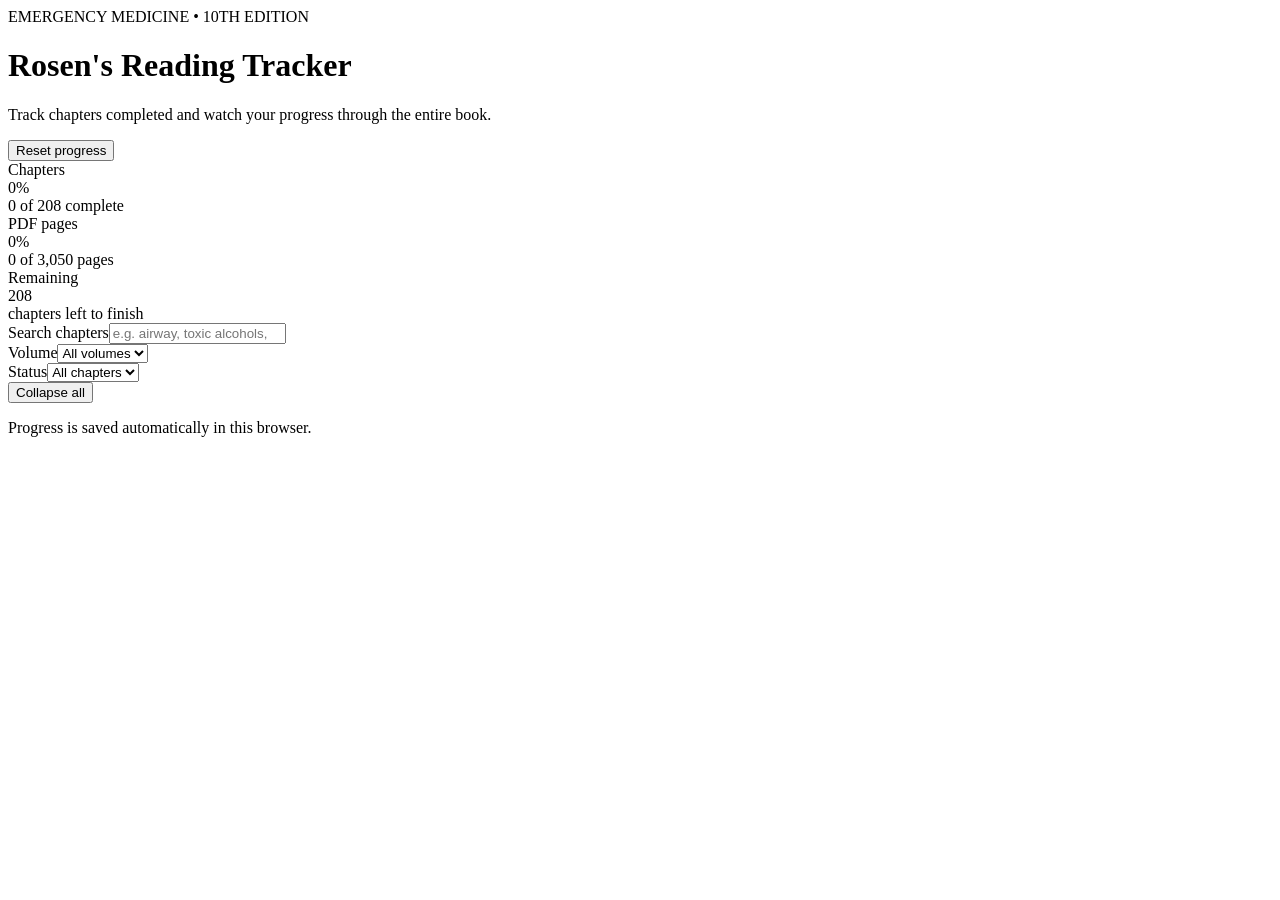
==== index.html @ f18da486 "Add Rosen's reading tracker app" ====
<!doctype html>
<html lang="en">
<head>
<meta charset="utf-8"><meta name="viewport" content="width=device-width,initial-scale=1"><meta name="theme-color" content="#0f172a"><title>Rosen's 10e Reading Tracker</title><link rel="stylesheet" href="style.css">
</head><body><header class="hero"><div class="hero-inner"><div><div class="eyebrow">EMERGENCY MEDICINE • 10TH EDITION</div><h1>Rosen's Reading Tracker</h1><p>Track chapters completed and watch your progress through the entire book.</p></div><button id="resetBtn" class="ghost-btn" type="button">Reset progress</button></div></header><main class="container"><section class="stats-grid"><article class="stat-card"><div class="stat-label">Chapters</div><div class="stat-value" id="chapterPct">0%</div><div class="progress"><div id="chapterBar" class="progress-fill"></div></div><div class="stat-sub" id="chapterDetail">0 of 208 complete</div></article><article class="stat-card"><div class="stat-label">PDF pages</div><div class="stat-value" id="pagePct">0%</div><div class="progress"><div id="pageBar" class="progress-fill"></div></div><div class="stat-sub" id="pageDetail">0 of 3,050 pages</div></article><article class="stat-card"><div class="stat-label">Remaining</div><div class="stat-value" id="remaining">208</div><div class="stat-sub">chapters left to finish</div></article></section><section class="controls"><div><label for="search">Search chapters</label><input id="search" type="search" placeholder="e.g. airway, toxic alcohols, trauma"></div><div><label for="volume">Volume</label><select id="volume"><option value="all">All volumes</option><option value="I">Volume I</option><option value="II">Volume II</option></select></div><div><label for="status">Status</label><select id="status"><option value="all">All chapters</option><option value="incomplete">Incomplete</option><option value="complete">Complete</option></select></div></section><div class="toolbar"><div id="resultCount"></div><button id="collapseBtn" class="text-btn" type="button">Collapse all</button></div><section id="chapterList" class="chapter-list"></section></main><footer><p>Progress is saved automatically in this browser.</p></footer><script src="app.js"></script></body></html>
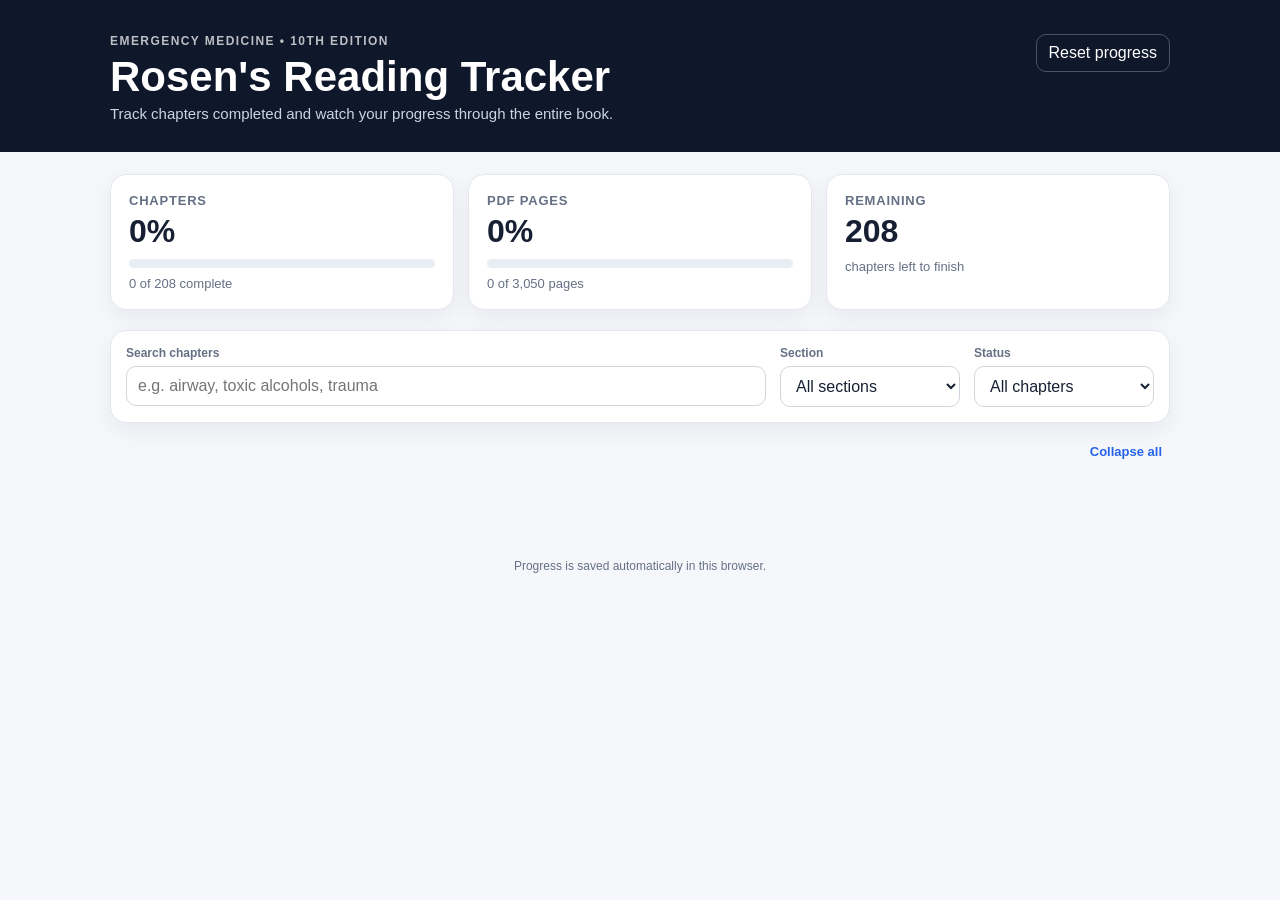
==== commit 8b085e53: "Organize tracker by textbook sections" ====
--- a/index.html
+++ b/index.html
@@ -1,5 +1 @@
-<!doctype html>
-<html lang="en">
-<head>
-<meta charset="utf-8"><meta name="viewport" content="width=device-width,initial-scale=1"><meta name="theme-color" content="#0f172a"><title>Rosen's 10e Reading Tracker</title><link rel="stylesheet" href="style.css">
-</head><body><header class="hero"><div class="hero-inner"><div><div class="eyebrow">EMERGENCY MEDICINE • 10TH EDITION</div><h1>Rosen's Reading Tracker</h1><p>Track chapters completed and watch your progress through the entire book.</p></div><button id="resetBtn" class="ghost-btn" type="button">Reset progress</button></div></header><main class="container"><section class="stats-grid"><article class="stat-card"><div class="stat-label">Chapters</div><div class="stat-value" id="chapterPct">0%</div><div class="progress"><div id="chapterBar" class="progress-fill"></div></div><div class="stat-sub" id="chapterDetail">0 of 208 complete</div></article><article class="stat-card"><div class="stat-label">PDF pages</div><div class="stat-value" id="pagePct">0%</div><div class="progress"><div id="pageBar" class="progress-fill"></div></div><div class="stat-sub" id="pageDetail">0 of 3,050 pages</div></article><article class="stat-card"><div class="stat-label">Remaining</div><div class="stat-value" id="remaining">208</div><div class="stat-sub">chapters left to finish</div></article></section><section class="controls"><div><label for="search">Search chapters</label><input id="search" type="search" placeholder="e.g. airway, toxic alcohols, trauma"></div><div><label for="volume">Volume</label><select id="volume"><option value="all">All volumes</option><option value="I">Volume I</option><option value="II">Volume II</option></select></div><div><label for="status">Status</label><select id="status"><option value="all">All chapters</option><option value="incomplete">Incomplete</option><option value="complete">Complete</option></select></div></section><div class="toolbar"><div id="resultCount"></div><button id="collapseBtn" class="text-btn" type="button">Collapse all</button></div><section id="chapterList" class="chapter-list"></section></main><footer><p>Progress is saved automatically in this browser.</p></footer><script src="app.js"></script></body></html>+<!doctype html><html lang="en"><head><meta charset="utf-8"><meta name="viewport" content="width=device-width,initial-scale=1"><meta name="theme-color" content="#0f172a"><title>Rosen's 10e Reading Tracker</title><link rel="stylesheet" href="style.css"></head><body><header class="hero"><div class="hero-inner"><div><div class="eyebrow">EMERGENCY MEDICINE • 10TH EDITION</div><h1>Rosen's Reading Tracker</h1><p>Track chapters completed and watch your progress through the entire book.</p></div><button id="resetBtn" class="ghost-btn" type="button">Reset progress</button></div></header><main class="container"><section class="stats-grid"><article class="stat-card"><div class="stat-label">Chapters</div><div class="stat-value" id="chapterPct">0%</div><div class="progress"><div id="chapterBar" class="progress-fill"></div></div><div class="stat-sub" id="chapterDetail">0 of 208 complete</div></article><article class="stat-card"><div class="stat-label">PDF pages</div><div class="stat-value" id="pagePct">0%</div><div class="progress"><div id="pageBar" class="progress-fill"></div></div><div class="stat-sub" id="pageDetail">0 of 3,050 pages</div></article><article class="stat-card"><div class="stat-label">Remaining</div><div class="stat-value" id="remaining">208</div><div class="stat-sub">chapters left to finish</div></article></section><section class="controls"><div><label for="search">Search chapters</label><input id="search" type="search" placeholder="e.g. airway, toxic alcohols, trauma"></div><div><label for="section">Section</label><select id="section"><option value="all">All sections</option></select></div><div><label for="status">Status</label><select id="status"><option value="all">All chapters</option><option value="incomplete">Incomplete</option><option value="complete">Complete</option></select></div></section><div class="toolbar"><div id="resultCount"></div><button id="collapseBtn" class="text-btn" type="button">Collapse all</button></div><section id="chapterList" class="chapter-list"></section></main><footer><p>Progress is saved automatically in this browser.</p></footer><script src="app.js"></script></body></html>
--- a/style.css
+++ b/style.css
@@ -0,0 +1,3 @@
+*{box-sizing:border-box}
+:root{--bg:#f5f7fb;--card:#fff;--text:#172033;--muted:#667085;--line:#e4e7ec;--accent:#2563eb;--shadow:0 8px 24px rgba(16,24,40,.06)}
+body{margin:0;background:var(--bg);color:var(--text);font-family:-apple-system,BlinkMacSystemFont,"Segoe UI",Roboto,Helvetica,Arial,sans-serif}.hero{background:#0f172a;color:#fff}.hero-inner{max-width:1100px;margin:auto;padding:34px 20px 30px;display:flex;justify-content:space-between;gap:20px;align-items:flex-start}.eyebrow{font-size:12px;letter-spacing:.12em;opacity:.72;font-weight:700}h1{margin:7px 0 6px;font-size:clamp(28px,5vw,42px);line-height:1.05}.hero p{margin:0;color:#cbd5e1;font-size:15px}.container{max-width:1100px;margin:0 auto;padding:22px 20px 50px}.stats-grid{display:grid;grid-template-columns:repeat(3,1fr);gap:14px;margin-bottom:20px}.stat-card,.controls,.section-card{background:var(--card);border:1px solid var(--line);border-radius:16px;box-shadow:var(--shadow)}.stat-card{padding:18px}.stat-label{font-size:13px;color:var(--muted);font-weight:700;text-transform:uppercase;letter-spacing:.06em}.stat-value{font-size:32px;font-weight:800;margin:5px 0 9px}.stat-sub{font-size:13px;color:var(--muted);margin-top:8px}.progress{height:9px;background:#e9eef5;border-radius:999px;overflow:hidden}.progress-fill{height:100%;width:0;background:var(--accent);border-radius:999px;transition:width .25s ease}.controls{display:grid;grid-template-columns:1fr 180px 180px;gap:14px;padding:15px;margin-bottom:15px}label{display:block;font-size:12px;font-weight:700;color:var(--muted);margin:0 0 6px}input,select{width:100%;border:1px solid #d0d5dd;border-radius:10px;padding:10px 11px;background:#fff;color:var(--text);font:inherit;outline:none}input:focus,select:focus{border-color:var(--accent);box-shadow:0 0 0 3px rgba(37,99,235,.12)}.toolbar{display:flex;justify-content:space-between;align-items:center;color:var(--muted);font-size:13px;margin:12px 2px}.ghost-btn,.text-btn{font:inherit;cursor:pointer}.ghost-btn{background:transparent;color:#fff;border:1px solid #475569;border-radius:10px;padding:9px 12px}.ghost-btn:hover{background:#1e293b}.text-btn{background:none;border:0;color:var(--accent);font-weight:700;padding:6px}.section-card{margin:12px 0;overflow:hidden}.section-head{padding:14px 16px;background:#fafbfc;border-bottom:1px solid var(--line);display:flex;align-items:center;justify-content:space-between;cursor:pointer}.section-title{font-weight:800;font-size:15px}.section-meta{font-size:12px;color:var(--muted)}.section-body{padding:4px 10px 8px}.chapter{display:grid;grid-template-columns:28px 1fr auto;gap:12px;align-items:center;padding:11px 7px;border-bottom:1px solid #f0f2f5}.chapter:last-child{border-bottom:0}.check{width:20px;height:20px;accent-color:var(--accent);cursor:pointer}.chapter-title{font-weight:650;font-size:14px;line-height:1.3}.chapter-title.done{text-decoration:line-through;color:#98a2b3}.chapter-id{color:var(--muted);font-size:12px;margin-right:6px}.chapter-pages{color:var(--muted);font-size:12px;white-space:nowrap;text-align:right}.empty{padding:30px;text-align:center;color:var(--muted);background:#fff;border:1px dashed #d0d5dd;border-radius:14px}footer{text-align:center;color:var(--muted);font-size:12px;padding:20px}@media(max-width:760px){.hero-inner{padding:26px 16px}.container{padding:16px 12px 40px}.stats-grid{grid-template-columns:1fr}.controls{grid-template-columns:1fr}.chapter{grid-template-columns:28px 1fr}.chapter-pages{grid-column:2;text-align:left}.ghost-btn{font-size:12px}}
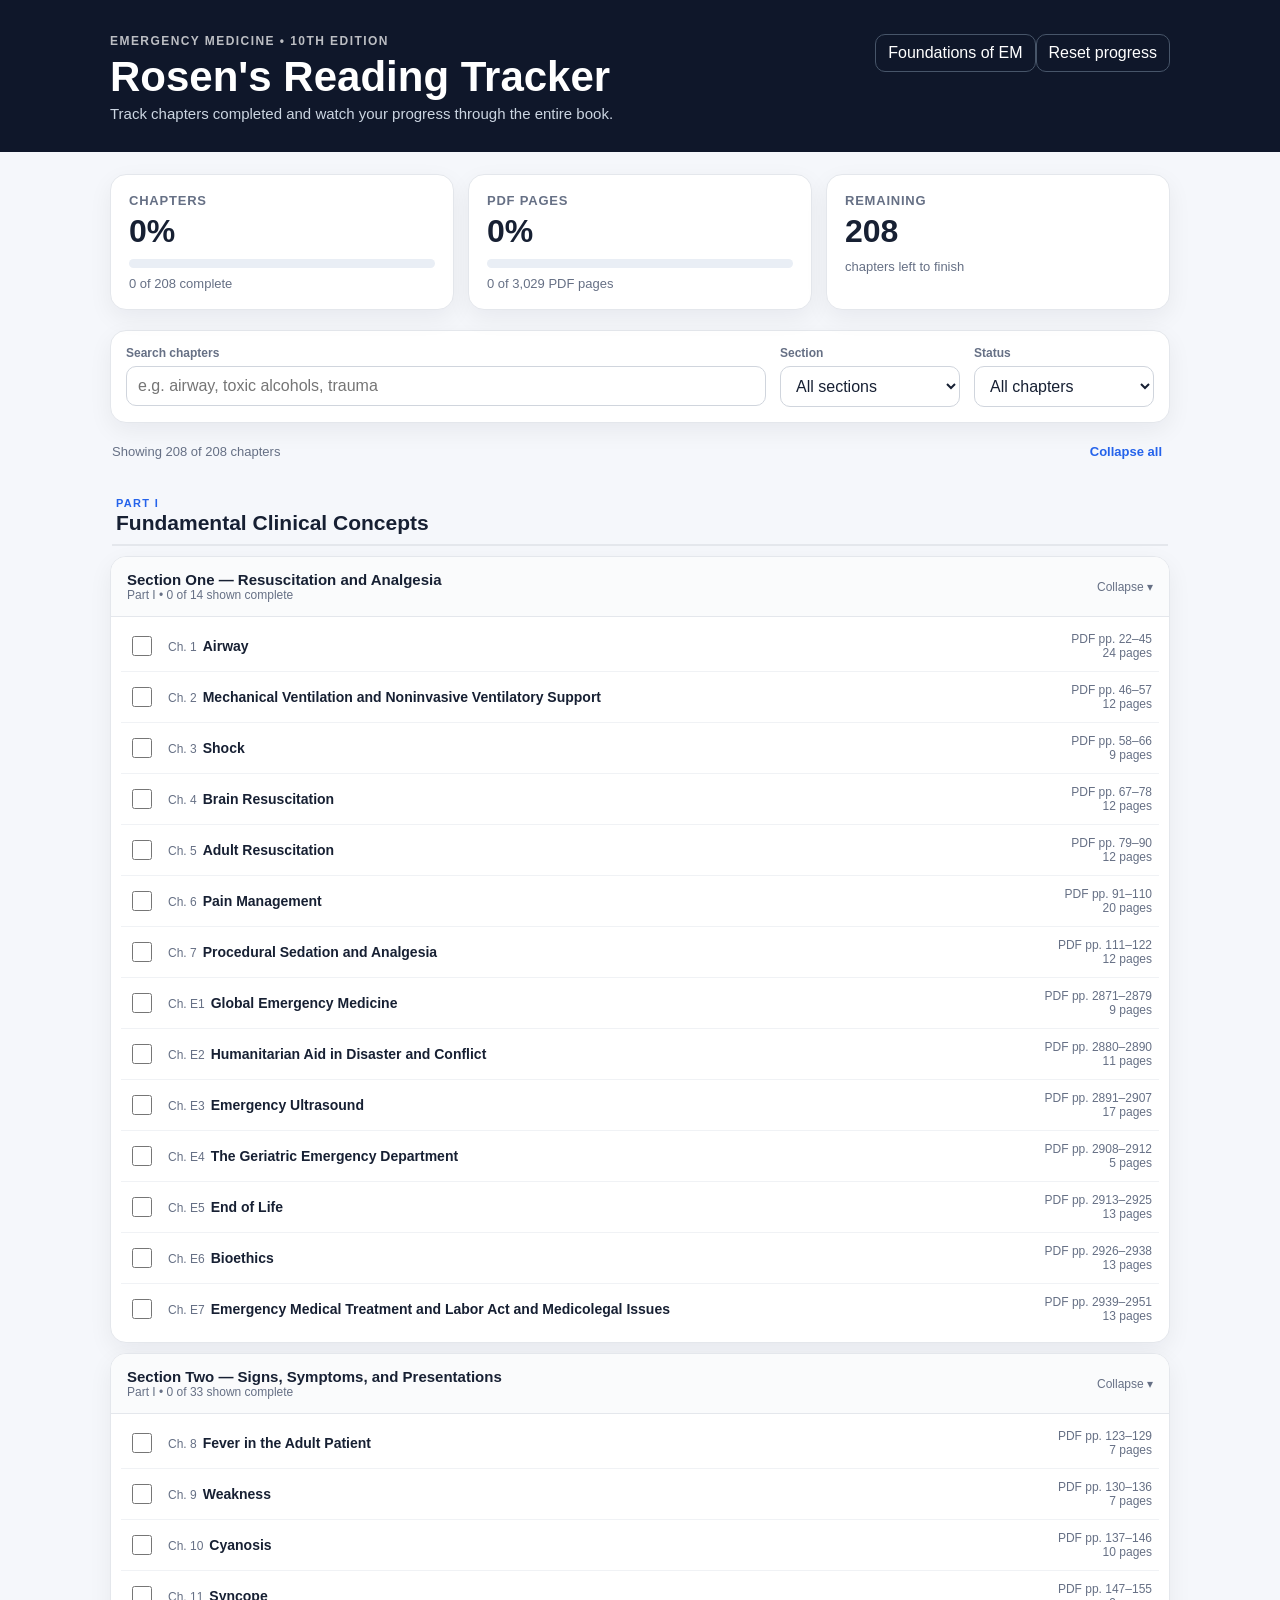
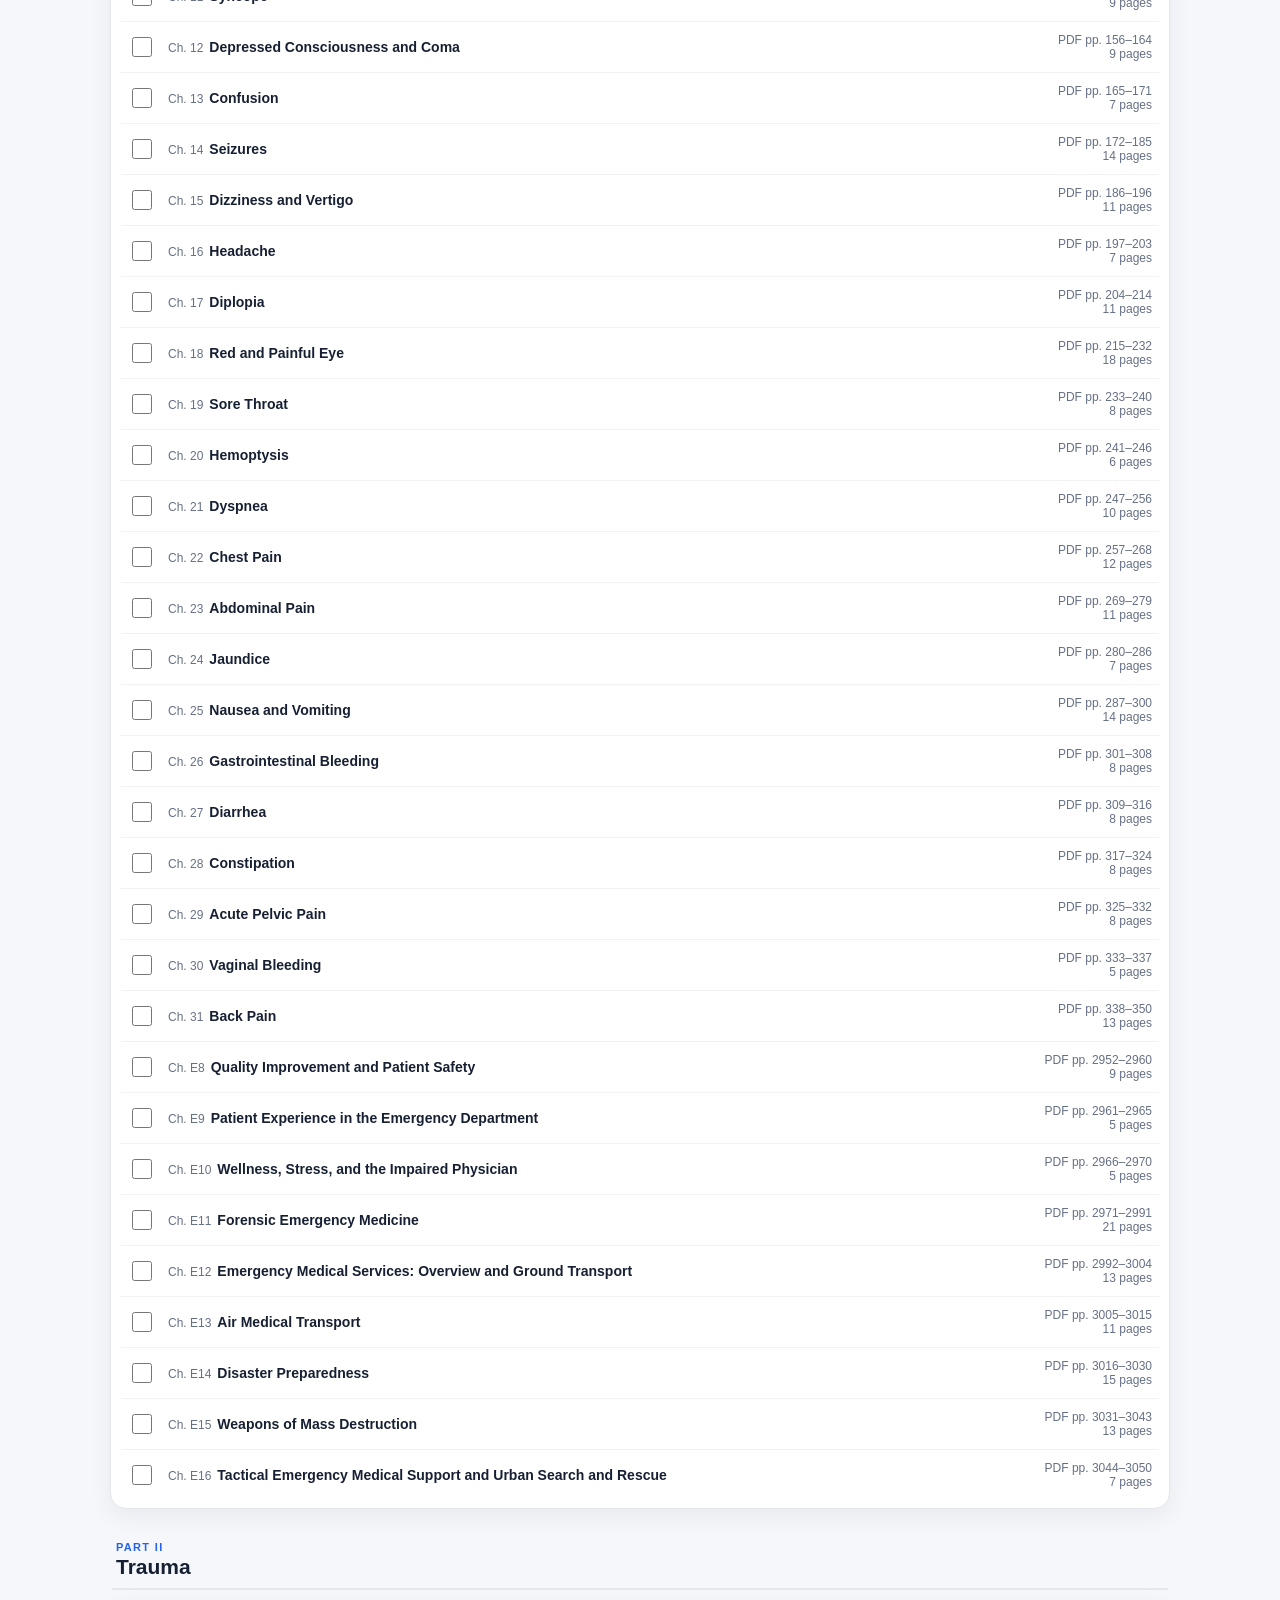
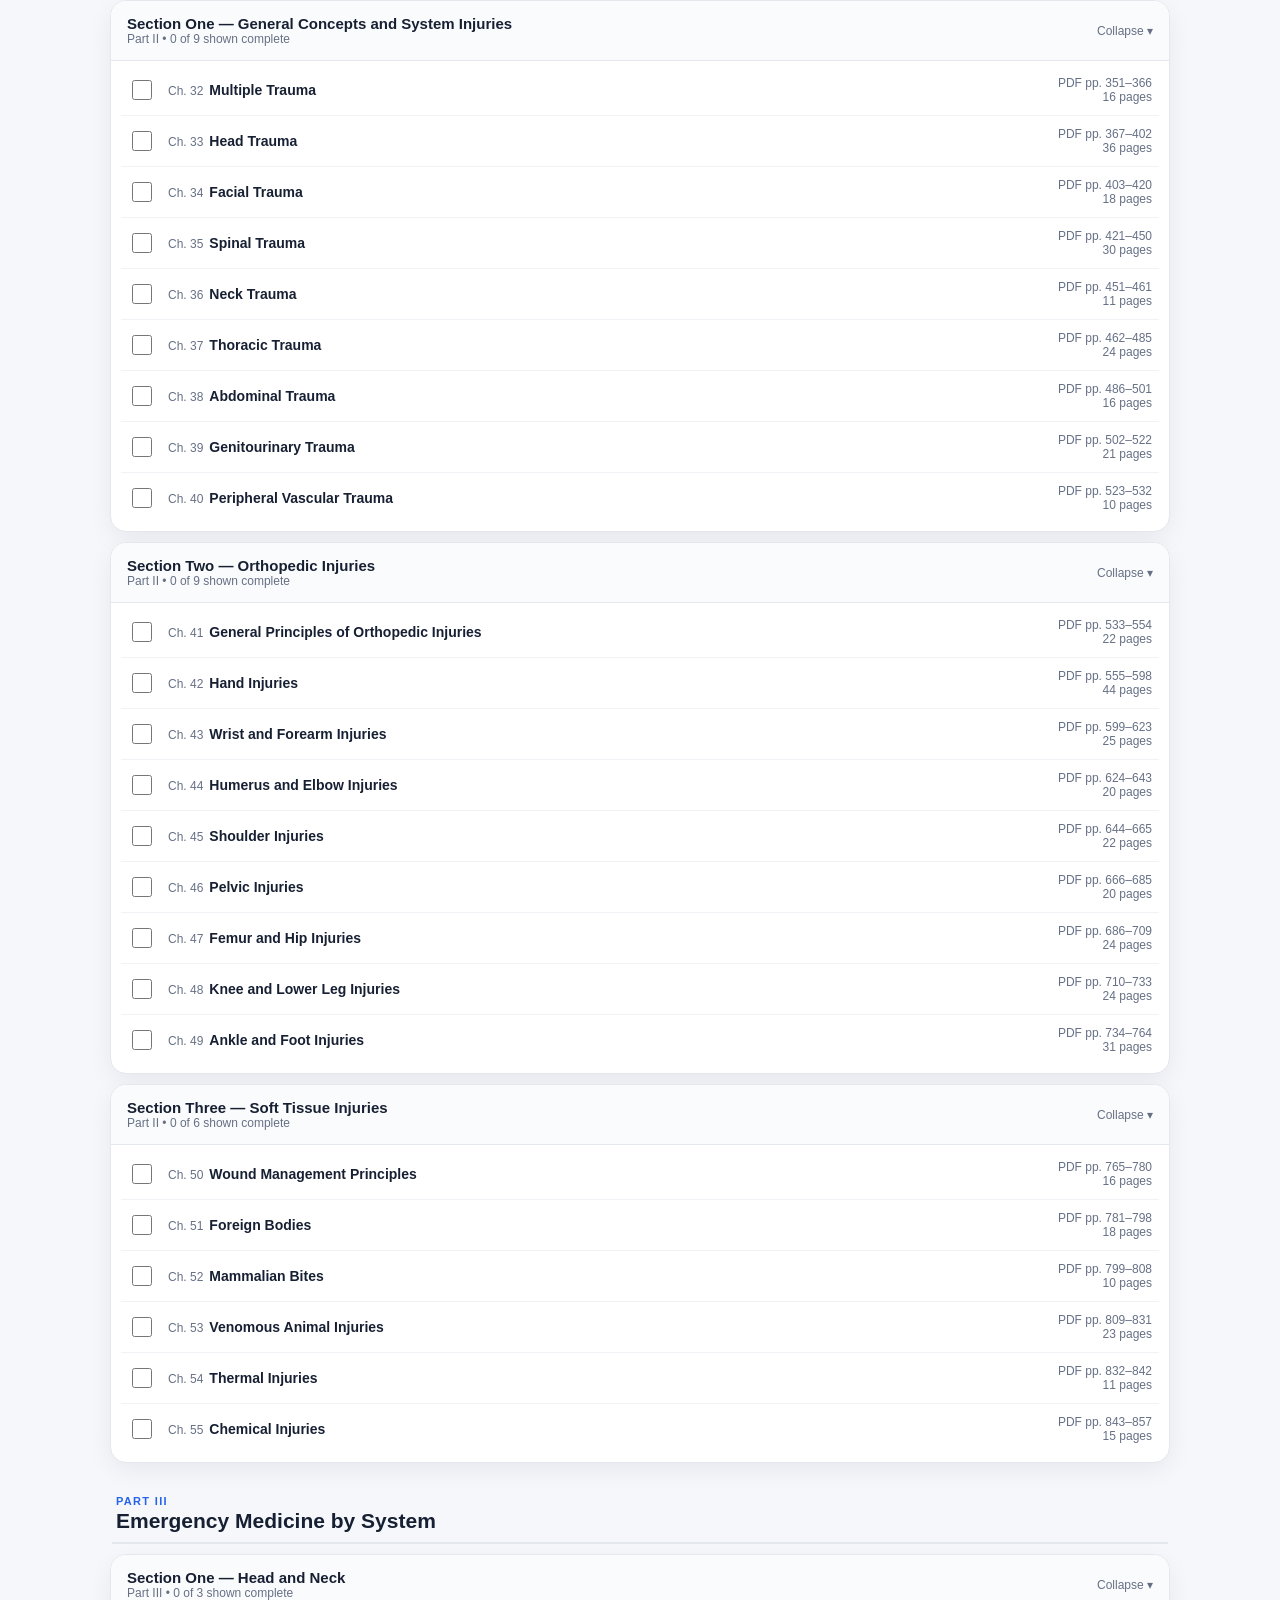
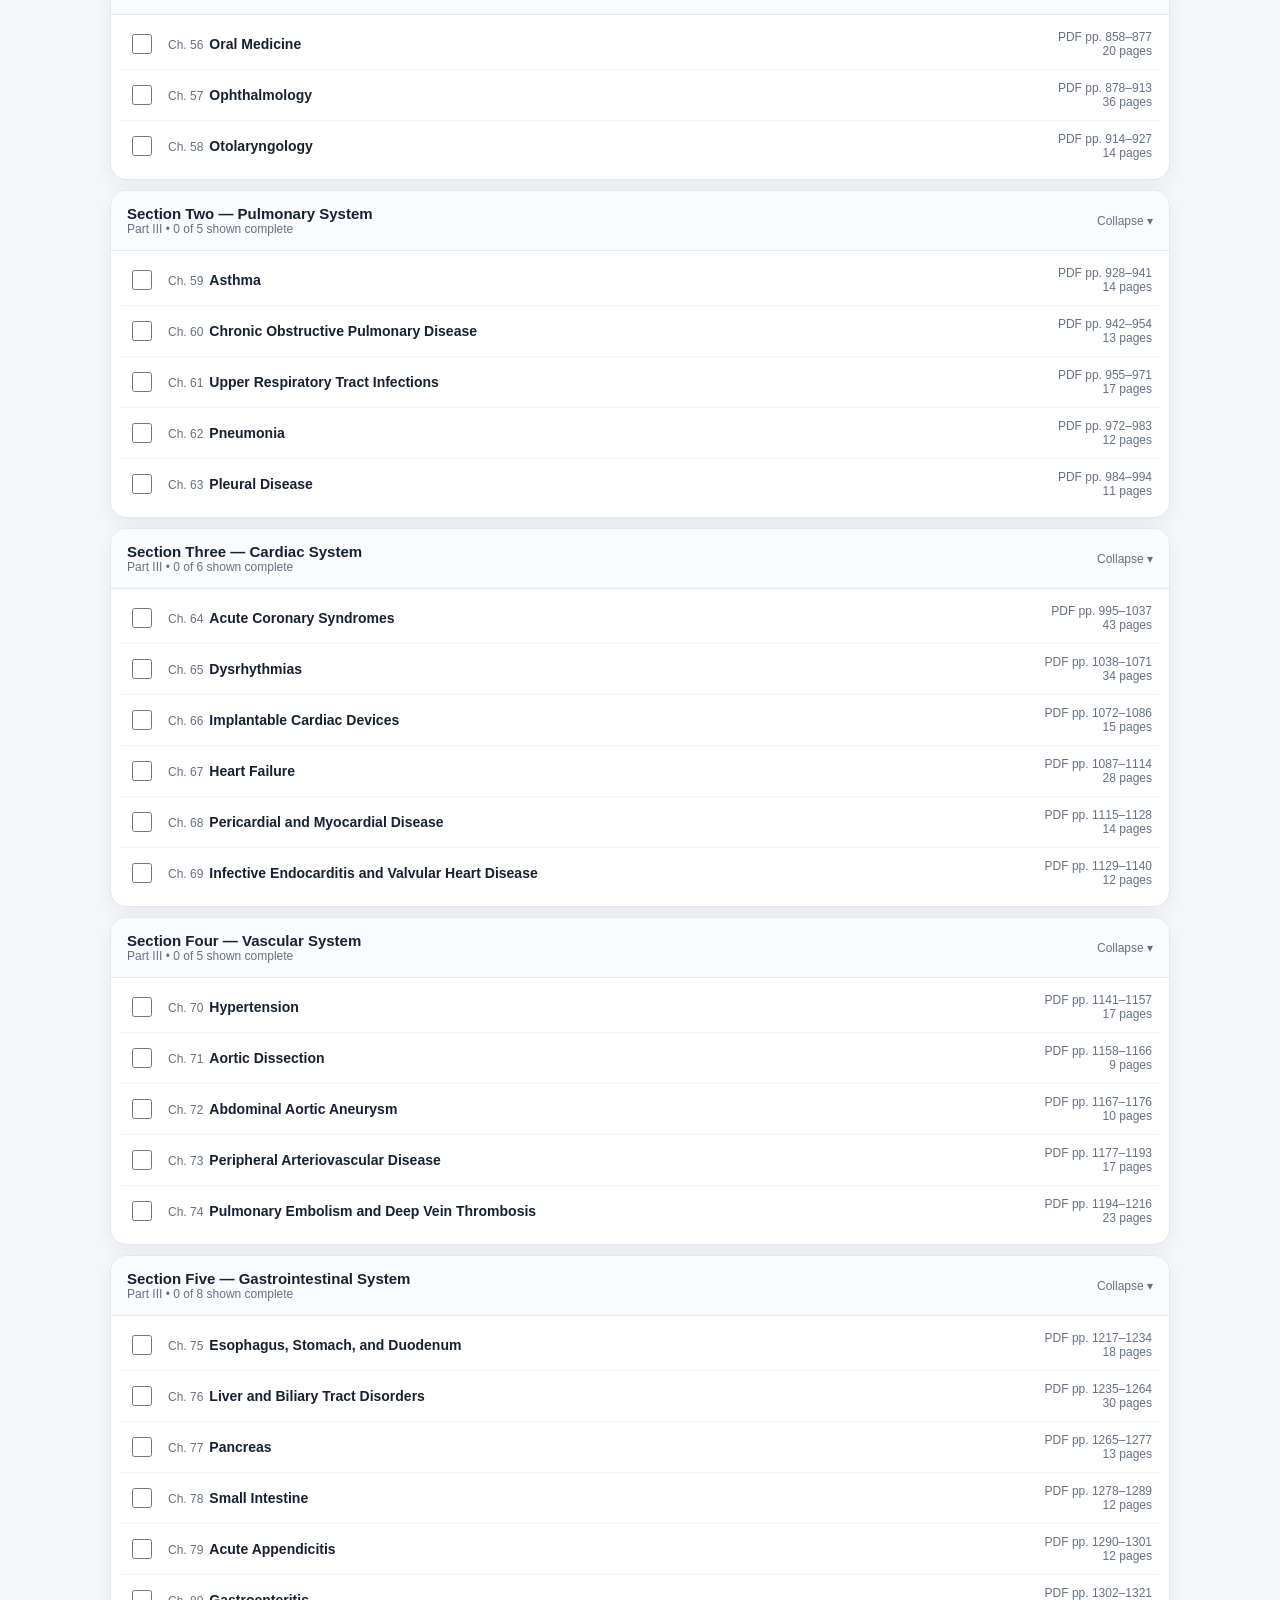
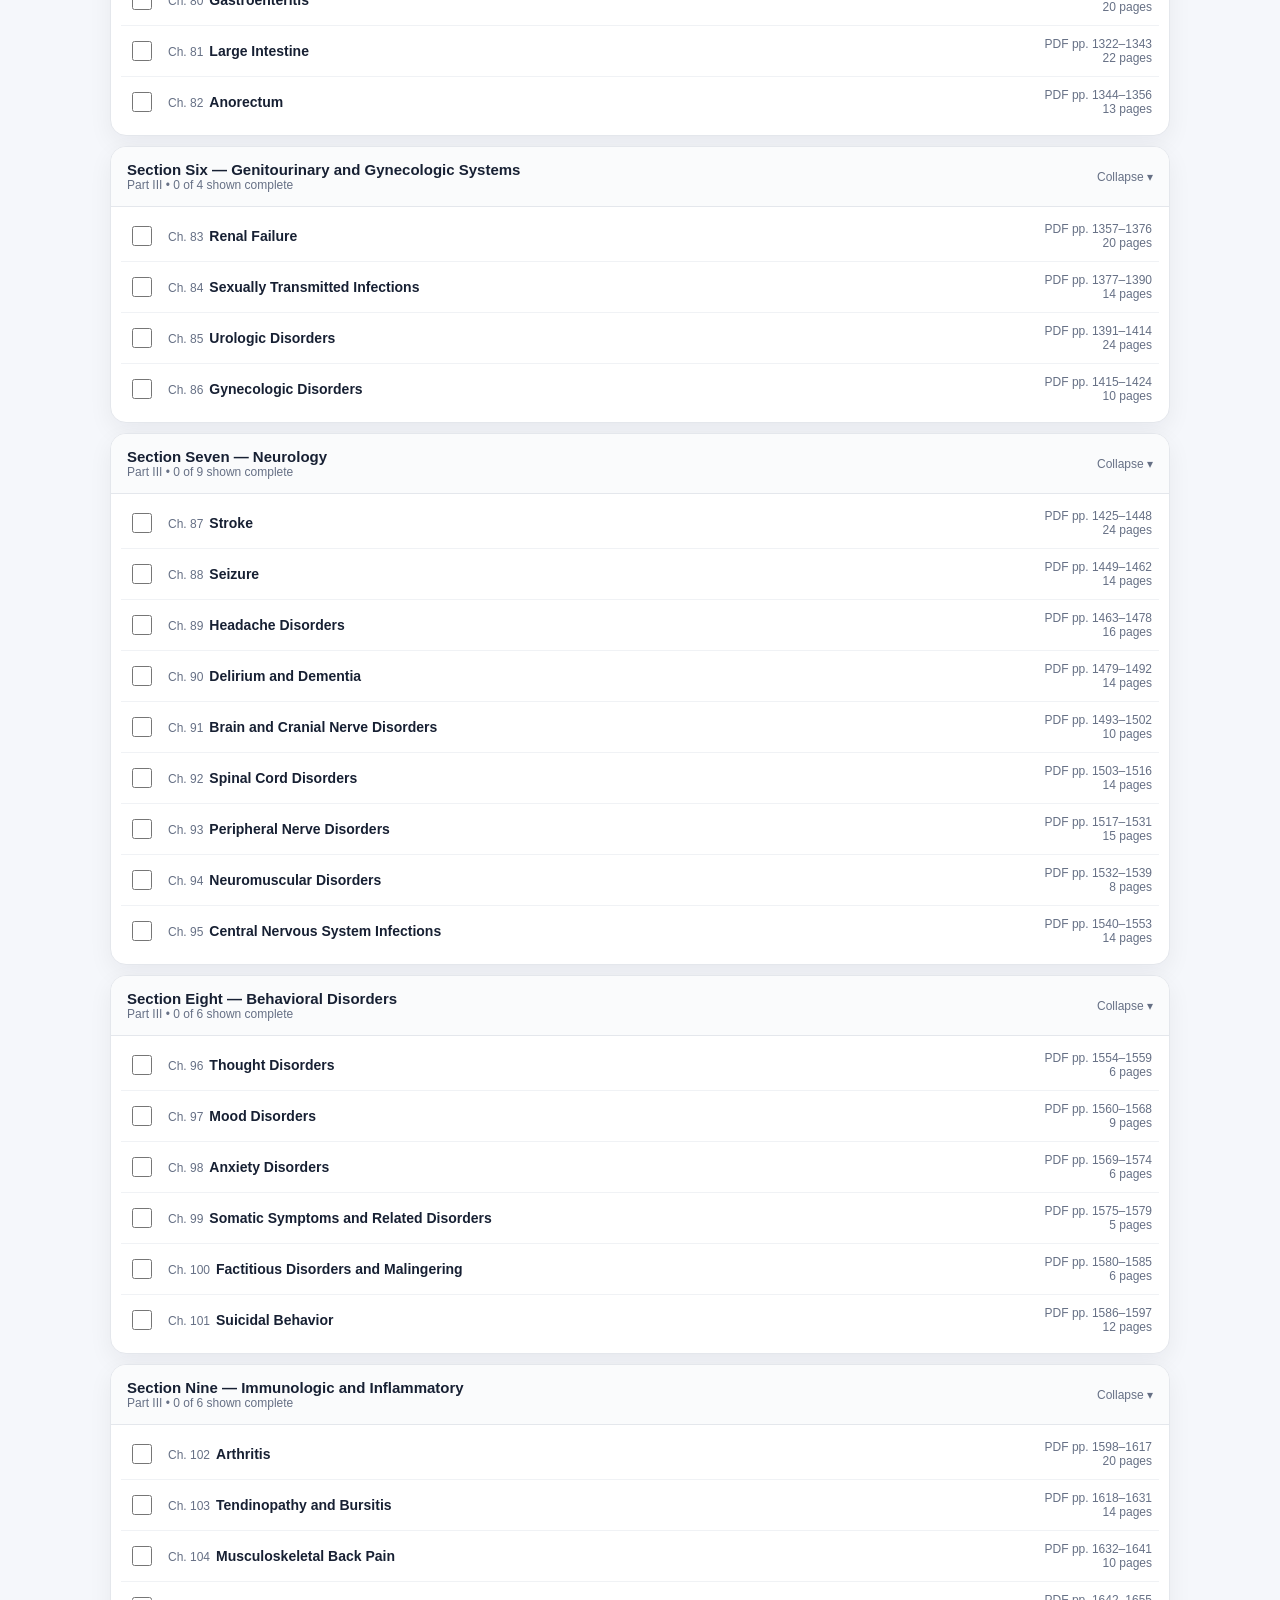
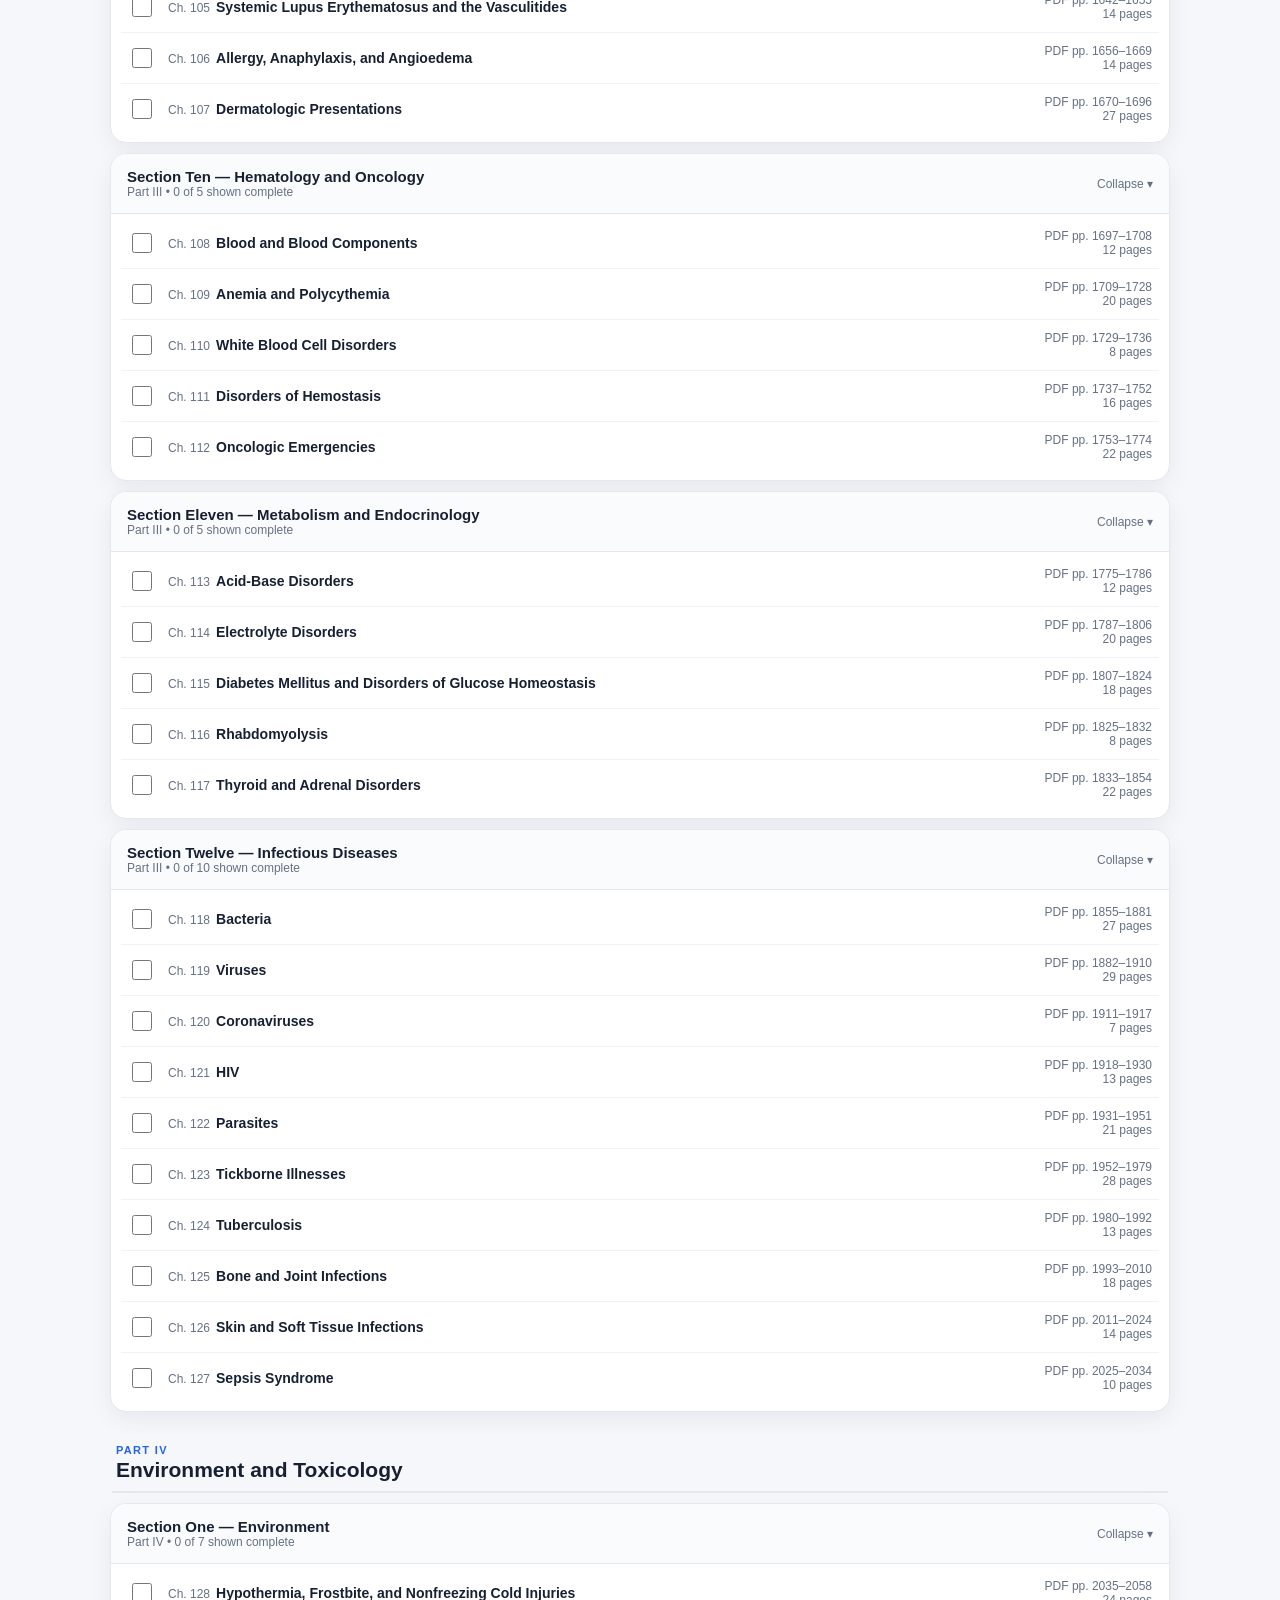
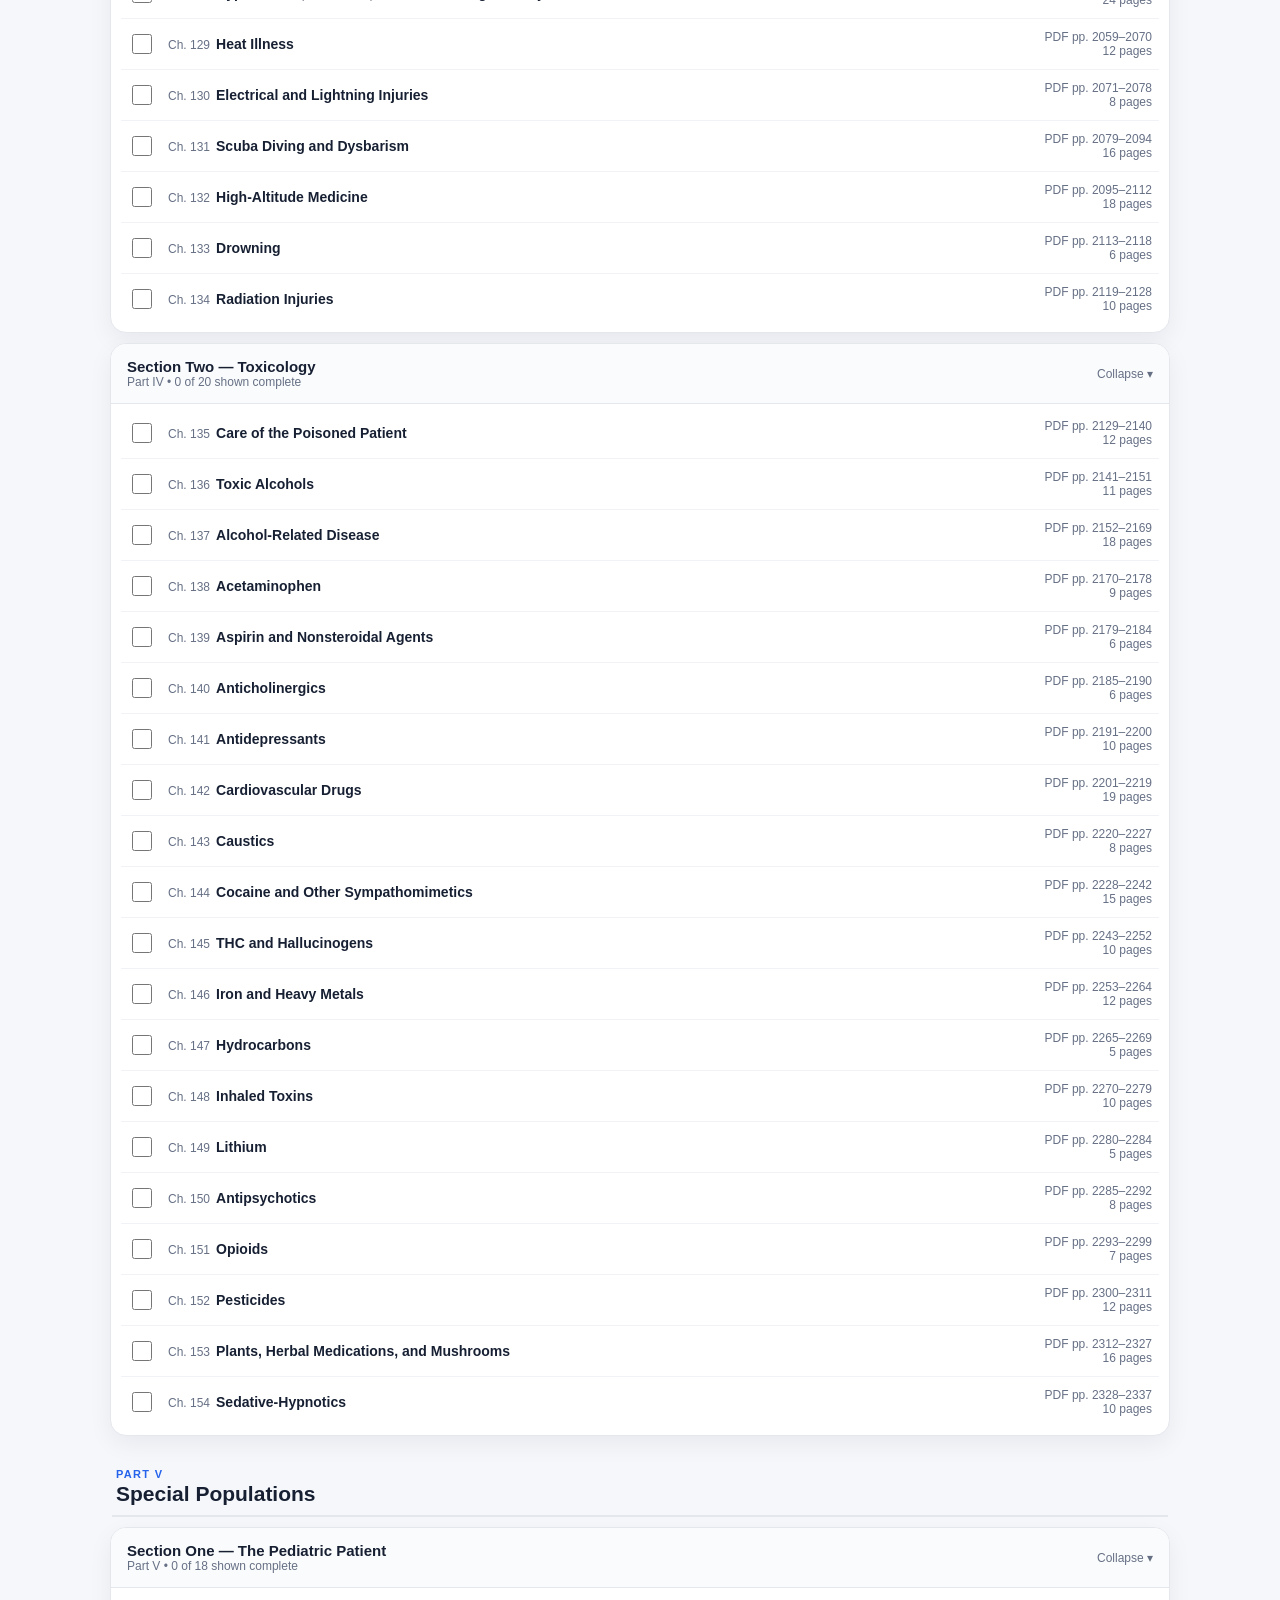
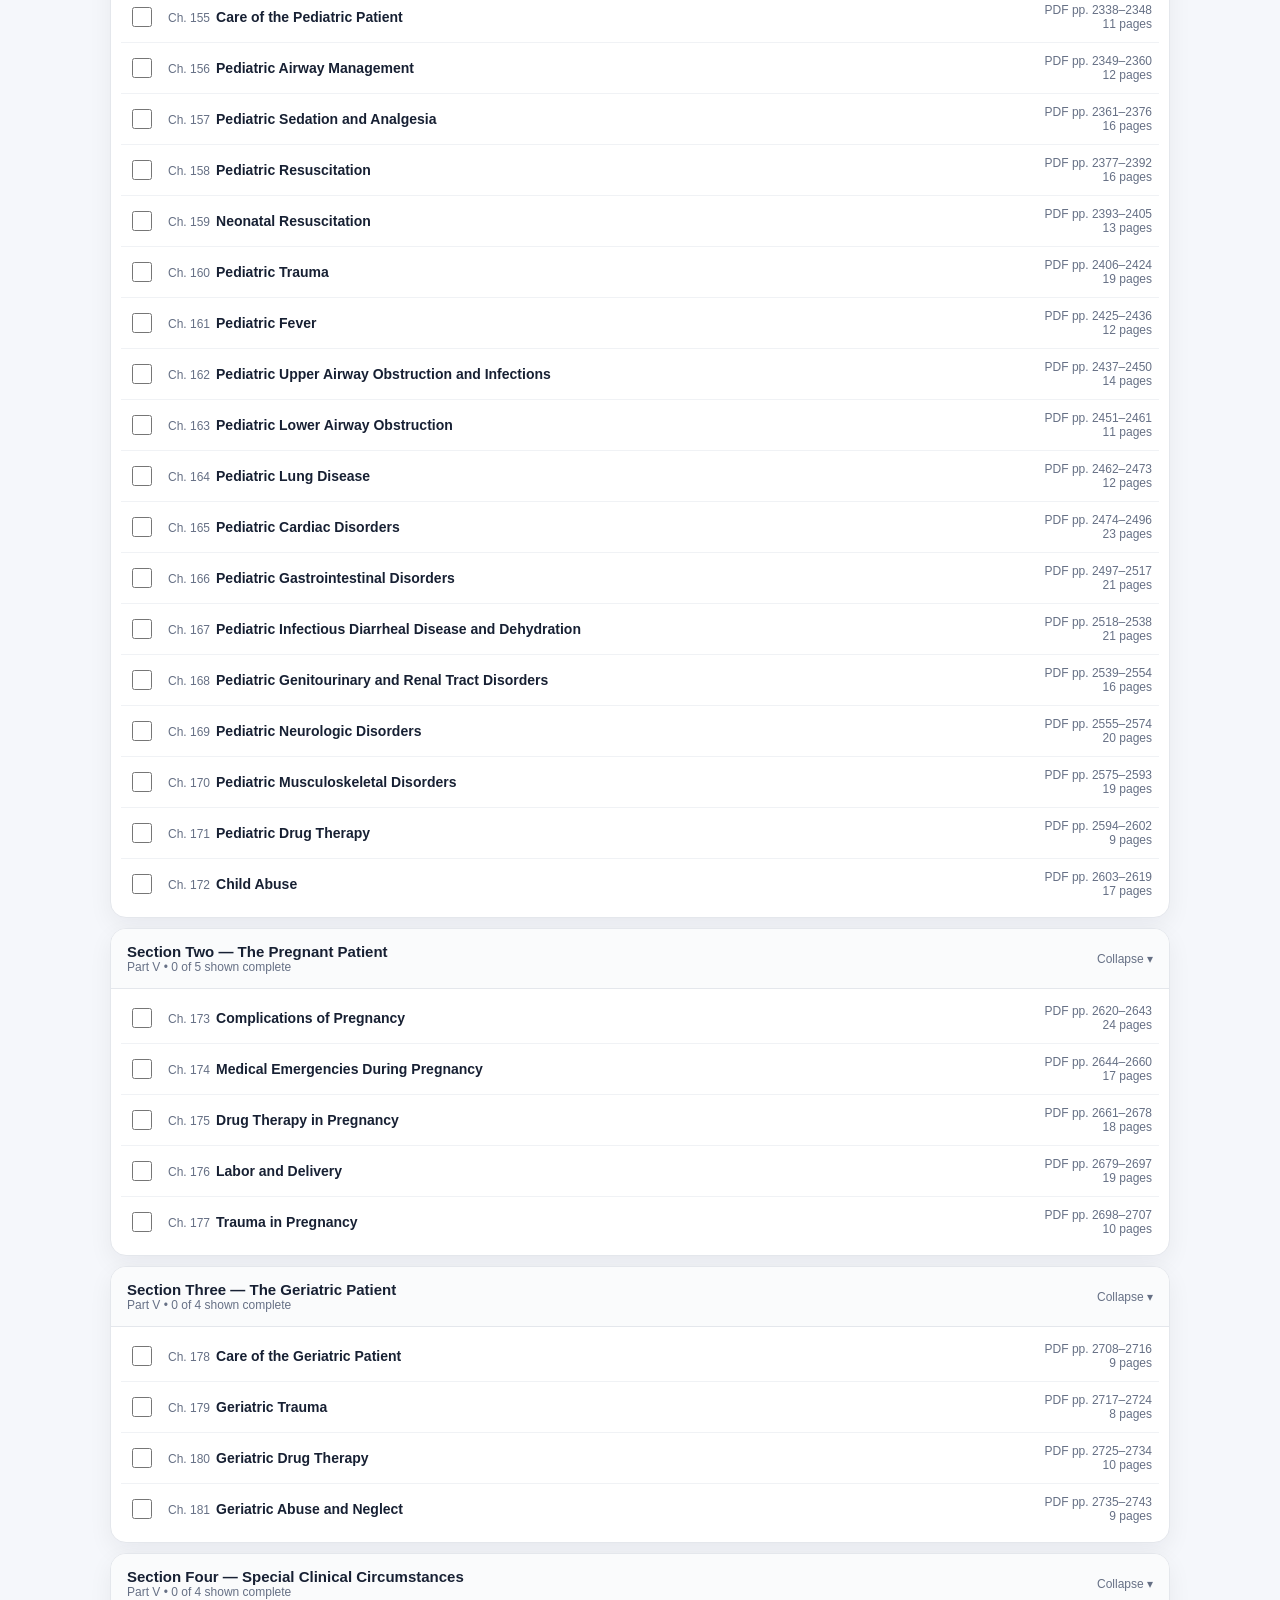
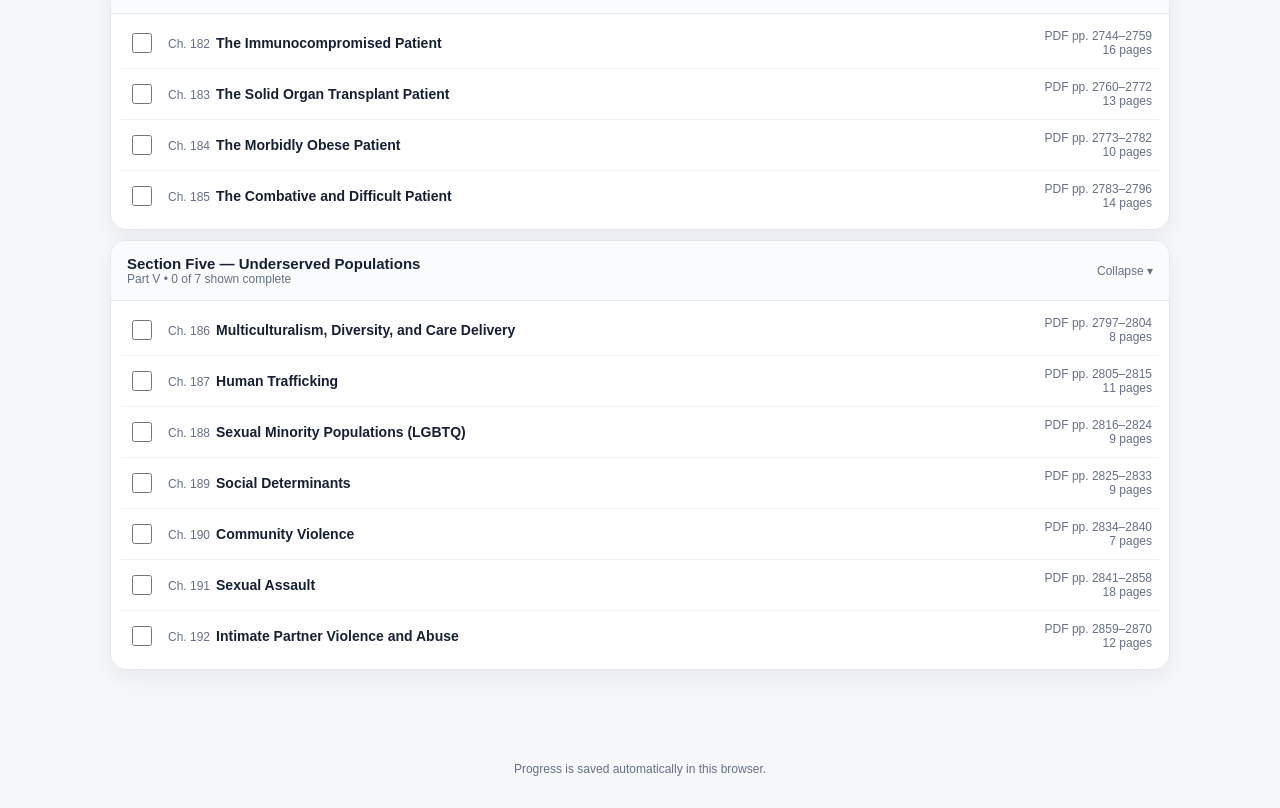
==== commit 89746f94: "Add Foundations of EM navigation button" ====
--- a/index.html
+++ b/index.html
@@ -1 +1 @@
-<!doctype html><html lang="en"><head><meta charset="utf-8"><meta name="viewport" content="width=device-width,initial-scale=1"><meta name="theme-color" content="#0f172a"><title>Rosen's 10e Reading Tracker</title><link rel="stylesheet" href="style.css"></head><body><header class="hero"><div class="hero-inner"><div><div class="eyebrow">EMERGENCY MEDICINE • 10TH EDITION</div><h1>Rosen's Reading Tracker</h1><p>Track chapters completed and watch your progress through the entire book.</p></div><button id="resetBtn" class="ghost-btn" type="button">Reset progress</button></div></header><main class="container"><section class="stats-grid"><article class="stat-card"><div class="stat-label">Chapters</div><div class="stat-value" id="chapterPct">0%</div><div class="progress"><div id="chapterBar" class="progress-fill"></div></div><div class="stat-sub" id="chapterDetail">0 of 208 complete</div></article><article class="stat-card"><div class="stat-label">PDF pages</div><div class="stat-value" id="pagePct">0%</div><div class="progress"><div id="pageBar" class="progress-fill"></div></div><div class="stat-sub" id="pageDetail">0 of 3,050 pages</div></article><article class="stat-card"><div class="stat-label">Remaining</div><div class="stat-value" id="remaining">208</div><div class="stat-sub">chapters left to finish</div></article></section><section class="controls"><div><label for="search">Search chapters</label><input id="search" type="search" placeholder="e.g. airway, toxic alcohols, trauma"></div><div><label for="section">Section</label><select id="section"><option value="all">All sections</option></select></div><div><label for="status">Status</label><select id="status"><option value="all">All chapters</option><option value="incomplete">Incomplete</option><option value="complete">Complete</option></select></div></section><div class="toolbar"><div id="resultCount"></div><button id="collapseBtn" class="text-btn" type="button">Collapse all</button></div><section id="chapterList" class="chapter-list"></section></main><footer><p>Progress is saved automatically in this browser.</p></footer><script src="app.js"></script></body></html>+<!doctype html><html lang="en"><head><meta charset="utf-8"><meta name="viewport" content="width=device-width,initial-scale=1"><meta name="theme-color" content="#0f172a"><title>Rosen's 10e Reading Tracker</title><link rel="stylesheet" href="style.css"></head><body><header class="hero"><div class="hero-inner"><div><div class="eyebrow">EMERGENCY MEDICINE • 10TH EDITION</div><h1>Rosen's Reading Tracker</h1><p>Track chapters completed and watch your progress through the entire book.</p></div><div class="hero-actions"><a class="ghost-btn nav-btn" href="foundations.html">Foundations of EM</a><button id="resetBtn" class="ghost-btn" type="button">Reset progress</button></div></div></header><main class="container"><section class="stats-grid"><article class="stat-card"><div class="stat-label">Chapters</div><div class="stat-value" id="chapterPct">0%</div><div class="progress"><div id="chapterBar" class="progress-fill"></div></div><div class="stat-sub" id="chapterDetail">0 of 208 complete</div></article><article class="stat-card"><div class="stat-label">PDF pages</div><div class="stat-value" id="pagePct">0%</div><div class="progress"><div id="pageBar" class="progress-fill"></div></div><div class="stat-sub" id="pageDetail">0 of 3,050 pages</div></article><article class="stat-card"><div class="stat-label">Remaining</div><div class="stat-value" id="remaining">208</div><div class="stat-sub">chapters left to finish</div></article></section><section class="controls"><div><label for="search">Search chapters</label><input id="search" type="search" placeholder="e.g. airway, toxic alcohols, trauma"></div><div><label for="section">Section</label><select id="section"><option value="all">All sections</option></select></div><div><label for="status">Status</label><select id="status"><option value="all">All chapters</option><option value="incomplete">Incomplete</option><option value="complete">Complete</option></select></div></section><div class="toolbar"><div id="resultCount"></div><button id="collapseBtn" class="text-btn" type="button">Collapse all</button></div><section id="chapterList" class="chapter-list"></section></main><footer><p>Progress is saved automatically in this browser.</p></footer><script src="app.js"></script></body></html>
--- a/style.css
+++ b/style.css
@@ -1,3 +1,3 @@
 *{box-sizing:border-box}
 :root{--bg:#f5f7fb;--card:#fff;--text:#172033;--muted:#667085;--line:#e4e7ec;--accent:#2563eb;--shadow:0 8px 24px rgba(16,24,40,.06)}
-body{margin:0;background:var(--bg);color:var(--text);font-family:-apple-system,BlinkMacSystemFont,"Segoe UI",Roboto,Helvetica,Arial,sans-serif}.hero{background:#0f172a;color:#fff}.hero-inner{max-width:1100px;margin:auto;padding:34px 20px 30px;display:flex;justify-content:space-between;gap:20px;align-items:flex-start}.eyebrow{font-size:12px;letter-spacing:.12em;opacity:.72;font-weight:700}h1{margin:7px 0 6px;font-size:clamp(28px,5vw,42px);line-height:1.05}.hero p{margin:0;color:#cbd5e1;font-size:15px}.container{max-width:1100px;margin:0 auto;padding:22px 20px 50px}.stats-grid{display:grid;grid-template-columns:repeat(3,1fr);gap:14px;margin-bottom:20px}.stat-card,.controls,.section-card{background:var(--card);border:1px solid var(--line);border-radius:16px;box-shadow:var(--shadow)}.stat-card{padding:18px}.stat-label{font-size:13px;color:var(--muted);font-weight:700;text-transform:uppercase;letter-spacing:.06em}.stat-value{font-size:32px;font-weight:800;margin:5px 0 9px}.stat-sub{font-size:13px;color:var(--muted);margin-top:8px}.progress{height:9px;background:#e9eef5;border-radius:999px;overflow:hidden}.progress-fill{height:100%;width:0;background:var(--accent);border-radius:999px;transition:width .25s ease}.controls{display:grid;grid-template-columns:1fr 180px 180px;gap:14px;padding:15px;margin-bottom:15px}label{display:block;font-size:12px;font-weight:700;color:var(--muted);margin:0 0 6px}input,select{width:100%;border:1px solid #d0d5dd;border-radius:10px;padding:10px 11px;background:#fff;color:var(--text);font:inherit;outline:none}input:focus,select:focus{border-color:var(--accent);box-shadow:0 0 0 3px rgba(37,99,235,.12)}.toolbar{display:flex;justify-content:space-between;align-items:center;color:var(--muted);font-size:13px;margin:12px 2px}.ghost-btn,.text-btn{font:inherit;cursor:pointer}.ghost-btn{background:transparent;color:#fff;border:1px solid #475569;border-radius:10px;padding:9px 12px}.ghost-btn:hover{background:#1e293b}.text-btn{background:none;border:0;color:var(--accent);font-weight:700;padding:6px}.section-card{margin:12px 0;overflow:hidden}.section-head{padding:14px 16px;background:#fafbfc;border-bottom:1px solid var(--line);display:flex;align-items:center;justify-content:space-between;cursor:pointer}.section-title{font-weight:800;font-size:15px}.section-meta{font-size:12px;color:var(--muted)}.section-body{padding:4px 10px 8px}.chapter{display:grid;grid-template-columns:28px 1fr auto;gap:12px;align-items:center;padding:11px 7px;border-bottom:1px solid #f0f2f5}.chapter:last-child{border-bottom:0}.check{width:20px;height:20px;accent-color:var(--accent);cursor:pointer}.chapter-title{font-weight:650;font-size:14px;line-height:1.3}.chapter-title.done{text-decoration:line-through;color:#98a2b3}.chapter-id{color:var(--muted);font-size:12px;margin-right:6px}.chapter-pages{color:var(--muted);font-size:12px;white-space:nowrap;text-align:right}.empty{padding:30px;text-align:center;color:var(--muted);background:#fff;border:1px dashed #d0d5dd;border-radius:14px}footer{text-align:center;color:var(--muted);font-size:12px;padding:20px}@media(max-width:760px){.hero-inner{padding:26px 16px}.container{padding:16px 12px 40px}.stats-grid{grid-template-columns:1fr}.controls{grid-template-columns:1fr}.chapter{grid-template-columns:28px 1fr}.chapter-pages{grid-column:2;text-align:left}.ghost-btn{font-size:12px}}+body{margin:0;background:var(--bg);color:var(--text);font-family:-apple-system,BlinkMacSystemFont,"Segoe UI",Roboto,Helvetica,Arial,sans-serif}.hero{background:#0f172a;color:#fff}.hero-inner{max-width:1100px;margin:auto;padding:34px 20px 30px;display:flex;justify-content:space-between;gap:20px;align-items:flex-start}.eyebrow{font-size:12px;letter-spacing:.12em;opacity:.72;font-weight:700}h1{margin:7px 0 6px;font-size:clamp(28px,5vw,42px);line-height:1.05}.hero p{margin:0;color:#cbd5e1;font-size:15px}.container{max-width:1100px;margin:0 auto;padding:22px 20px 50px}.stats-grid{display:grid;grid-template-columns:repeat(3,1fr);gap:14px;margin-bottom:20px}.stat-card,.controls,.section-card{background:var(--card);border:1px solid var(--line);border-radius:16px;box-shadow:var(--shadow)}.stat-card{padding:18px}.stat-label{font-size:13px;color:var(--muted);font-weight:700;text-transform:uppercase;letter-spacing:.06em}.stat-value{font-size:32px;font-weight:800;margin:5px 0 9px}.stat-sub{font-size:13px;color:var(--muted);margin-top:8px}.progress{height:9px;background:#e9eef5;border-radius:999px;overflow:hidden}.progress-fill{height:100%;width:0;background:var(--accent);border-radius:999px;transition:width .25s ease}.controls{display:grid;grid-template-columns:1fr 180px 180px;gap:14px;padding:15px;margin-bottom:15px}label{display:block;font-size:12px;font-weight:700;color:var(--muted);margin:0 0 6px}input,select{width:100%;border:1px solid #d0d5dd;border-radius:10px;padding:10px 11px;background:#fff;color:var(--text);font:inherit;outline:none}input:focus,select:focus{border-color:var(--accent);box-shadow:0 0 0 3px rgba(37,99,235,.12)}.toolbar{display:flex;justify-content:space-between;align-items:center;color:var(--muted);font-size:13px;margin:12px 2px}.ghost-btn,.text-btn{font:inherit;cursor:pointer}.ghost-btn{background:transparent;color:#fff;border:1px solid #475569;border-radius:10px;padding:9px 12px}.ghost-btn:hover{background:#1e293b}.text-btn{background:none;border:0;color:var(--accent);font-weight:700;padding:6px}.part-divider{margin:28px 2px 10px;padding:4px 4px 9px;border-bottom:2px solid var(--line)}.part-label{font-size:11px;color:var(--accent);font-weight:800;text-transform:uppercase;letter-spacing:.12em}.part-title{font-size:21px;font-weight:850;margin-top:2px}.section-card{margin:10px 0;overflow:hidden}.section-head{padding:14px 16px;background:#fafbfc;border-bottom:1px solid var(--line);display:flex;align-items:center;justify-content:space-between;cursor:pointer}.section-title{font-weight:800;font-size:15px}.section-meta{font-size:12px;color:var(--muted)}.section-body{padding:4px 10px 8px}.chapter{display:grid;grid-template-columns:28px 1fr auto;gap:12px;align-items:center;padding:11px 7px;border-bottom:1px solid #f0f2f5}.chapter:last-child{border-bottom:0}.check{width:20px;height:20px;accent-color:var(--accent);cursor:pointer}.chapter-title{font-weight:650;font-size:14px;line-height:1.3}.chapter-title.done{text-decoration:line-through;color:#98a2b3}.chapter-id{color:var(--muted);font-size:12px;margin-right:6px}.chapter-pages{color:var(--muted);font-size:12px;white-space:nowrap;text-align:right}.empty{padding:30px;text-align:center;color:var(--muted);background:#fff;border:1px dashed #d0d5dd;border-radius:14px}.info-note{background:#eef4ff;border:1px solid #c9d8ff;border-radius:14px;padding:13px 15px;color:#344054;font-size:13px;line-height:1.5;margin-bottom:15px}.nav-btn{text-decoration:none;display:inline-block}footer{text-align:center;color:var(--muted);font-size:12px;padding:20px}@media(max-width:760px){.hero-inner{padding:26px 16px;align-items:center}.container{padding:16px 12px 40px}.stats-grid{grid-template-columns:1fr}.controls{grid-template-columns:1fr}.chapter{grid-template-columns:28px 1fr}.chapter-pages{grid-column:2;text-align:left}.ghost-btn{font-size:12px}.part-divider{margin-top:24px}.part-title{font-size:19px}}
